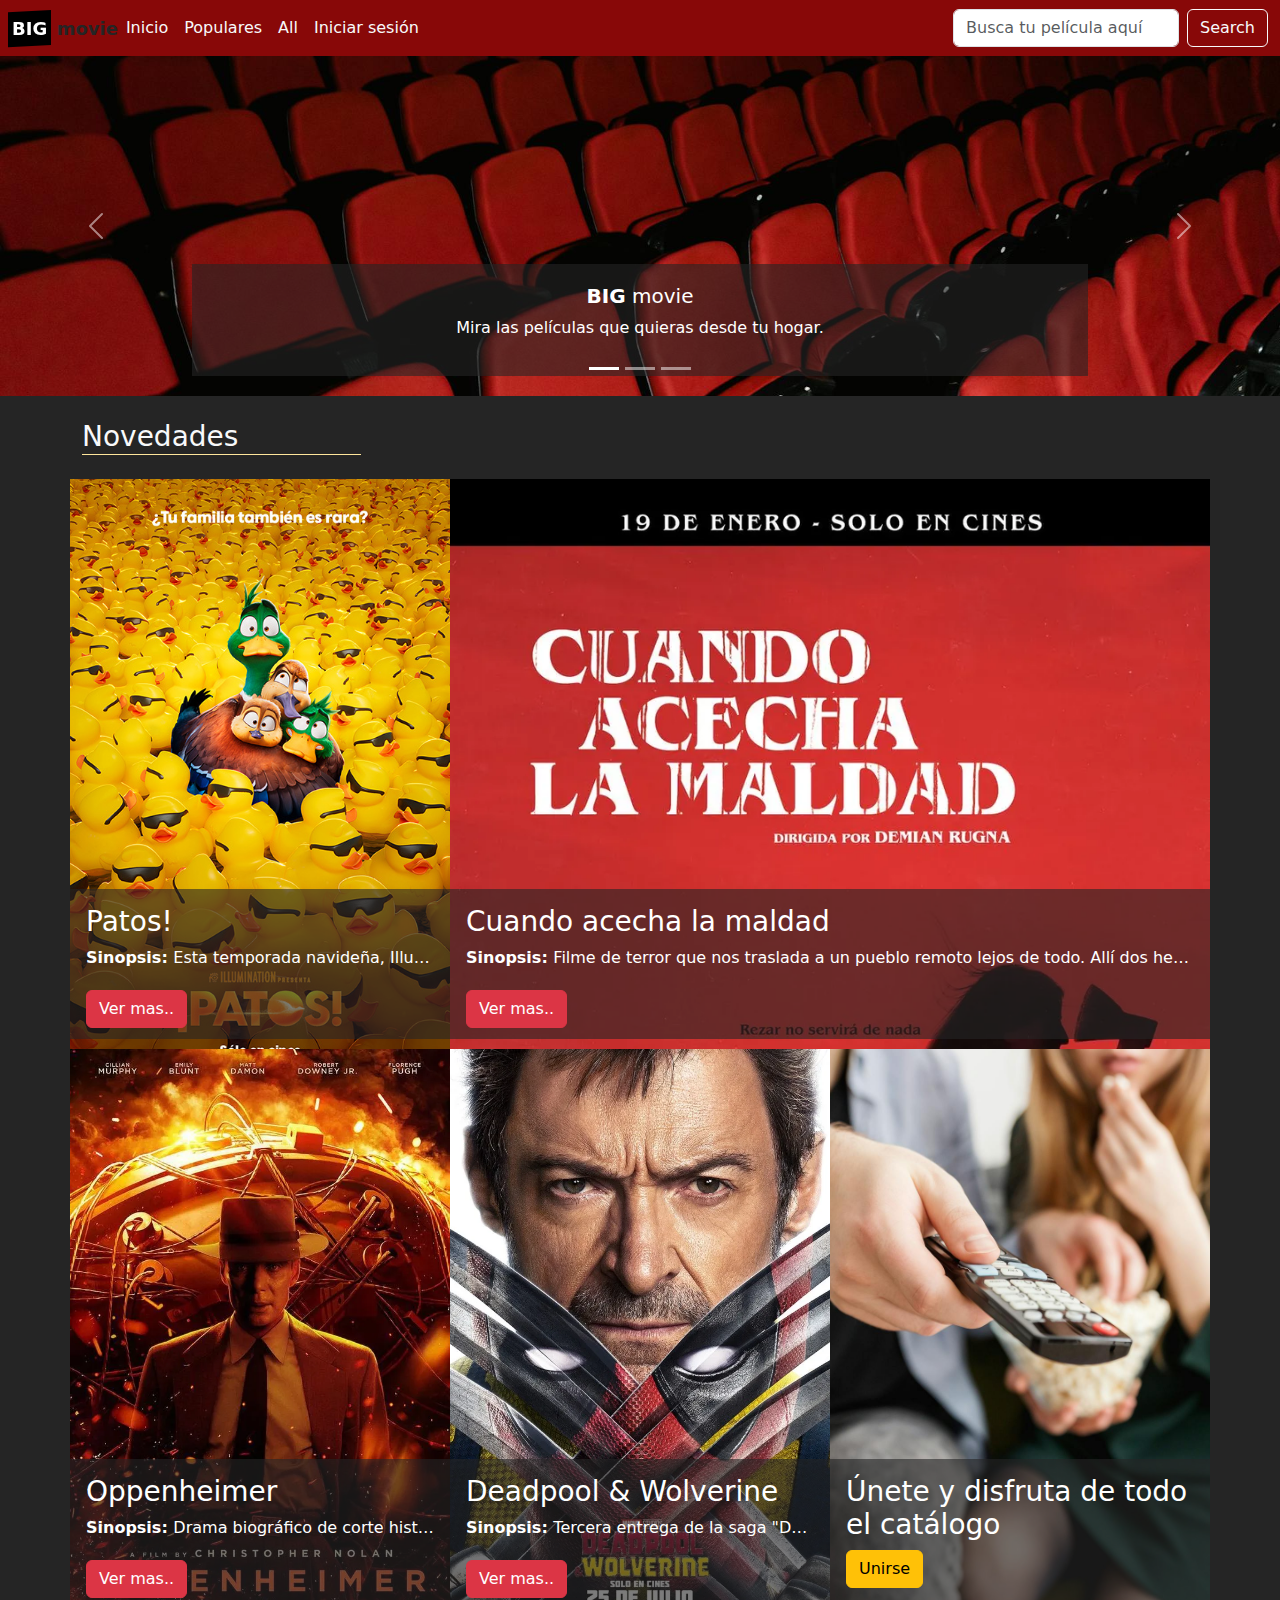
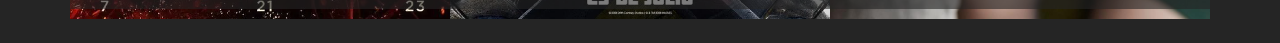
==== index.html @ 26dacff0 "Primera parte de la estructura para la pantalla de Inicio" ====
<!DOCTYPE html>
<html lang="en">
  <head>
    <meta charset="UTF-8" />
    <meta name="viewport" content="width=device-width, initial-scale=1.0" />
    <link rel="stylesheet" href="./assets/css/style.css" />
    <link
      href="https://cdn.jsdelivr.net/npm/bootstrap@5.3.3/dist/css/bootstrap.min.css"
      rel="stylesheet"
      integrity="sha384-QWTKZyjpPEjISv5WaRU9OFeRpok6YctnYmDr5pNlyT2bRjXh0JMhjY6hW+ALEwIH"
      crossorigin="anonymous"
    />
    <title>Document</title>
  </head>
  <body style="background-color: #252525">
    <main>
      <!-- Header  -->
      <header>
        <nav class="navbar navbar-expand-lg" style="background-color: #880808">
          <div class="container-fluid">
            <button
              class="navbar-toggler"
              type="button"
              data-bs-toggle="collapse"
              data-bs-target="#navbarTogglerDemo01"
              aria-controls="navbarTogglerDemo01"
              aria-expanded="false"
              aria-label="Toggle navigation"
            >
              <span class="navbar-toggler-icon"></span>
            </button>
            <div class="collapse navbar-collapse" id="navbarTogglerDemo01">
              <a href="/" class="text-light" style="text-decoration: none">
                <div class="logo">
                  <span>
                    <strong>big</strong>
                  </span>
                  movie
                </div>
              </a>
              <ul class="navbar-nav me-auto mb-2 mb-lg-0">
                <li class="nav-item">
                  <a
                    class="nav-link active text-light"
                    aria-current="page"
                    href="/"
                    >Inicio</a
                  >
                </li>
                <li class="nav-item">
                  <a
                    class="nav-link text-light"
                    href="./directorio/populares.html"
                    >Populares</a
                  >
                </li>
                <li class="nav-item">
                  <a class="nav-link text-light" href="./directorio/all.html"
                    >All</a
                  >
                </li>
                <li class="nav-item">
                  <a class="nav-link text-light" href="./directorio/login.html"
                    >Iniciar sesión</a
                  >
                </li>
              </ul>
              <form class="d-flex" role="search">
                <input
                  class="form-control me-2"
                  type="search"
                  placeholder="Busca tu película aquí"
                  aria-label="Search"
                />
                <button class="btn btn-outline-light" type="submit">
                  Search
                </button>
              </form>
            </div>
          </div>
        </nav>
      </header>
      <!-- Header  -->
      <!-- section Hero -->
      <section class="mb-4">
        <div id="carouselExampleCaptions" class="carousel slide">
          <div class="carousel-indicators">
            <button
              type="button"
              data-bs-target="#carouselExampleCaptions"
              data-bs-slide-to="0"
              class="active"
              aria-current="true"
              aria-label="Slide 1"
            ></button>
            <button
              type="button"
              data-bs-target="#carouselExampleCaptions"
              data-bs-slide-to="1"
              aria-label="Slide 2"
            ></button>
            <button
              type="button"
              data-bs-target="#carouselExampleCaptions"
              data-bs-slide-to="2"
              aria-label="Slide 3"
            ></button>
          </div>
          <div class="carousel-inner">
            <div class="carousel-item active">
              <img
                src="./assets/images/hero-main.jpg"
                class="d-block w-100 max-height-340"
                alt="Imagen ilustrativa de una sala de cine"
              />
              <div class="carousel-caption d-none d-md-block bg-hero-custom">
                <h5>
                  <strong>BIG</strong>
                  movie
                </h5>
                <p>Mira las películas que quieras desde tu hogar.</p>
              </div>
            </div>
            <div class="carousel-item">
              <img
                src="./assets/images/hero-clas.jpg"
                class="d-block w-100 img-fluid max-height-340"
                alt="Imagen ilustrativa de películas en formato VHS"
              />
              <div class="carousel-caption d-none d-md-block bg-hero-custom">
                <h5>Piezas de colección</h5>
                <p>
                  Tenemos un gran catálogo de películas, desde lo mas reciente
                  hasta clásicos del cine.
                </p>
              </div>
            </div>
            <div class="carousel-item">
              <img
                src="./assets/images/hero-store.jpg"
                class="d-block w-100 img-fluid max-height-340"
                alt="Imagen ilustrativa de un paquete de comida la cual se vende en salas de cine"
              />
              <div class="carousel-caption d-none d-md-block bg-hero-custom">
                <h5>No te pueden faltar!!</h5>
                <p>
                  Una película no es buena sin un buen aperitivo, no lo olvides.
                </p>
              </div>
            </div>
          </div>
          <button
            class="carousel-control-prev"
            type="button"
            data-bs-target="#carouselExampleCaptions"
            data-bs-slide="prev"
          >
            <span class="carousel-control-prev-icon" aria-hidden="true"></span>
            <span class="visually-hidden">Previous</span>
          </button>
          <button
            class="carousel-control-next"
            type="button"
            data-bs-target="#carouselExampleCaptions"
            data-bs-slide="next"
          >
            <span class="carousel-control-next-icon" aria-hidden="true"></span>
            <span class="visually-hidden">Next</span>
          </button>
        </div>
      </section>
      <div class="container mb-4" style="min-height: 720px">
        <h3 class="text-light mb-4 border-bottom border-warning-subtle w-25">
          Novedades
        </h3>
        <div class="row gap-0 h-75">
          <div class="col-12 col-md-6 col-lg-4 p-0 custom-max-h">
            <div
              class="overflow-hidden h-100 custom-max-h bg-dark position-relative"
            >
              <img
                class="custom-img"
                src="./assets/images/patos.jpg"
                alt="Poster de la pelicula cuando acecha la maldad"
                loading="lazy"
              />
              <div class="custom-box-text">
                <h3>Patos!</h3>
                <p class="overflow-text">
                  <strong> Sinopsis: </strong>
                  Esta temporada navideña, Illumination, el estudio creador de
                  las exitosas comedias Minions, Mi Villano Favorito, Sing y La
                  Vida Secreta De Tus Mascotas, te invita a volar hacia la
                  emoción de lo desconocido con unas divertidas y emplumadas
                  vacaciones familiares en esta nueva comedia original cargada
                  de acción y aventura: Patos.
                </p>
                <a href="/pelicula/id/n1" class="btn btn-danger">Ver mas..</a>
              </div>
            </div>
          </div>
          <div class="col-12 col-md-6 col-lg-8 p-0 custom-max-h">
            <div
              class="overflow-hidden h-100 custom-max-h bg-dark position-relative"
            >
              <img
                class="custom-img"
                src="./assets/images/poster-cuando-la-malad-acecha.webp"
                alt="Poster de la pelicula cuando acecha la maldad"
                loading="lazy"
              />
              <div class="custom-box-text">
                <h3>Cuando acecha la maldad</h3>
                <p class="overflow-text">
                  <strong> Sinopsis: </strong>
                  Filme de terror que nos traslada a un pueblo remoto lejos de
                  todo. Allí dos hermanos descubren a un hombre infectado por
                  fuerzas malignas que está a punto de dar a luz a un demonio.
                  Desesperados, advierten a los vecinos del pueblo sobre el
                  horror y los peligros que se están gestando. Aunque tratan de
                  evitar la entrada del Mal en su pacífico mundo, los hermanos
                  descubrirán la terrible verdad: es demasiado tarde. El demonio
                  ha nacido y está empezando a dejar su rastro inconfundible de
                  locura y maldad arrastrando a todo consigo.
                </p>
                <a href="/pelicula/id/n1" class="btn btn-danger">Ver mas..</a>
              </div>
            </div>
          </div>
        </div>
        <div class="row gap-0 h-25">
          <div class="col-12 col-lg-4 p-0 custom-max-h">
            <div
              class="overflow-hidden h-100 custom-max-h bg-dark position-relative"
            >
              <img
                class="custom-img"
                src="./assets/images/movie-3.webp"
                alt="Poster de la pelicula cuando acecha la maldad"
                loading="lazy"
              />
              <div class="custom-box-text">
                <h3>Oppenheimer</h3>
                <p class="overflow-text">
                  <strong> Sinopsis: </strong>
                  Drama biográfico de corte histórico basado en American
                  Prometheus, la biografía escrita por Kai Bird y Martin J.
                  Sherwin en torno a la figura del científico J. Robert
                  Oppenheimer y su rol en la creación y desarrollo de la bomba
                  atómica. 16 de julio de 1945, en el desierto de Nuevo México
                  se detona en secreto la primera bomba atómica. En tiempos de
                  guerra, el brillante físico estadounidense Julius Robert
                  Oppenheimer (Cillian Murphy), al frente del proyecto
                  Manhattan, lidera los ensayos nucleares para construir la
                  bomba atómica para su país
                </p>
                <a href="/pelicula/id/n1" class="btn btn-danger">Ver mas..</a>
              </div>
            </div>
          </div>
          <div class="col-12 col-lg-4 p-0 custom-max-h">
            <div
              class="overflow-hidden h-100 custom-max-h bg-dark position-relative"
            >
              <img
                class="custom-img"
                src="./assets/images/movie-4.webp"
                alt="Poster de la pelicula cuando acecha la maldad"
                loading="lazy"
              />
              <div class="custom-box-text">
                <h3>Deadpool & Wolverine</h3>
                <p class="overflow-text">
                  <strong> Sinopsis: </strong>
                  Tercera entrega de la saga "Deadpool", ahora integrada en el
                  Universo Cinematográfico de Marvel (MCU) pero manteniendo su
                  enfoque para adultos, con calificación R. En septiembre de
                  2022 se confirmó la aparición de Hugh Jackman como Lobezno,
                  por primera vez desde "Logan".
                </p>
                <a href="/pelicula/id/n1" class="btn btn-danger">Ver mas..</a>
              </div>
            </div>
          </div>
          <div class="col-12 col-lg-4 p-0 custom-max-h">
            <div
              class="overflow-hidden h-100 custom-max-h bg-danger position-relative"
            >
              <img
                class="custom-img"
                src="./assets/images/movie-5.jpg"
                alt="Poster de la pelicula cuando acecha la maldad"
                loading="lazy"
              />
              <div class="custom-box-text">
                <h3>Únete y disfruta de todo el catálogo</h3>
                <a href="./directorio/login.html" class="btn btn-warning"
                  >Unirse</a
                >
              </div>
            </div>
          </div>
        </div>
      </div>
      <!-- section Hero -->
    </main>
    <script
      src="https://cdn.jsdelivr.net/npm/bootstrap@5.3.3/dist/js/bootstrap.bundle.min.js"
      integrity="sha384-YvpcrYf0tY3lHB60NNkmXc5s9fDVZLESaAA55NDzOxhy9GkcIdslK1eN7N6jIeHz"
      crossorigin="anonymous"
    ></script>
  </body>
</html>
---- assets/css/style.css ----
:root {
  --bg-black: #252525;
  --color-white: #f5f5f5;
  --orange: #ffa500;
}

* {
  margin: 0;
  padding: 0;
  box-sizing: border-box;
  font-family: system-ui, -apple-system, BlinkMacSystemFont, "Segoe UI", Roboto,
    Oxygen, Ubuntu, Cantarell, "Open Sans", "Helvetica Neue", sans-serif;
}

a {
  text-decoration: none;
}

body {
  background-color: var(--bg-black);
  color: var(--color-white);
}

.container {
  width: 100%;

  min-height: 100vh;
}

.logo {
  color: var(--bg-black);
  font-size: 18px;
  font-weight: 600;
}

.logo > span {
  position: relative;
  display: inline-block;
  margin-right: 0.2rem;
}
.logo > span::before {
  content: "";
  background-color: black;
  position: absolute;
  top: -0.25rem;
  right: -0.25rem;
  bottom: -0.25rem;
  left: -0.25rem;

  transform: translate(0, 0) rotate(0) skew(0) skewY(-3deg) scaleX(1) scaleY(1);
}

.logo > span > strong {
  text-transform: uppercase;
  font-weight: bold;
  color: #fff;
  position: relative;
  z-index: 50;
}

/* Sizing */
.max-height-340 {
  min-height: 340px;
  max-height: 340px;
  object-fit: cover;
  object-position: center;
}

/* Custom box */
.bg-hero-custom {
  background-color: #25252599;
}

.custom-img {
  width: 100%;
  height: 570px;
  object-fit: cover;
  object-position: top;
}
.custom-box-text {
  background-color: #25252599;
  color: #fff;
  width: 100%;
  height: 150px;
  margin: 0 auto;
  position: absolute;
  z-index: 50;
  bottom: 10px;
  left: 0;
  padding: 1rem;
}
.overflow-text {
  white-space: nowrap;
  overflow: hidden;
  text-overflow: ellipsis;
  width: 100%;
  margin-bottom: 20px;
}
.custom-max-h {
  max-height: 570px;
}
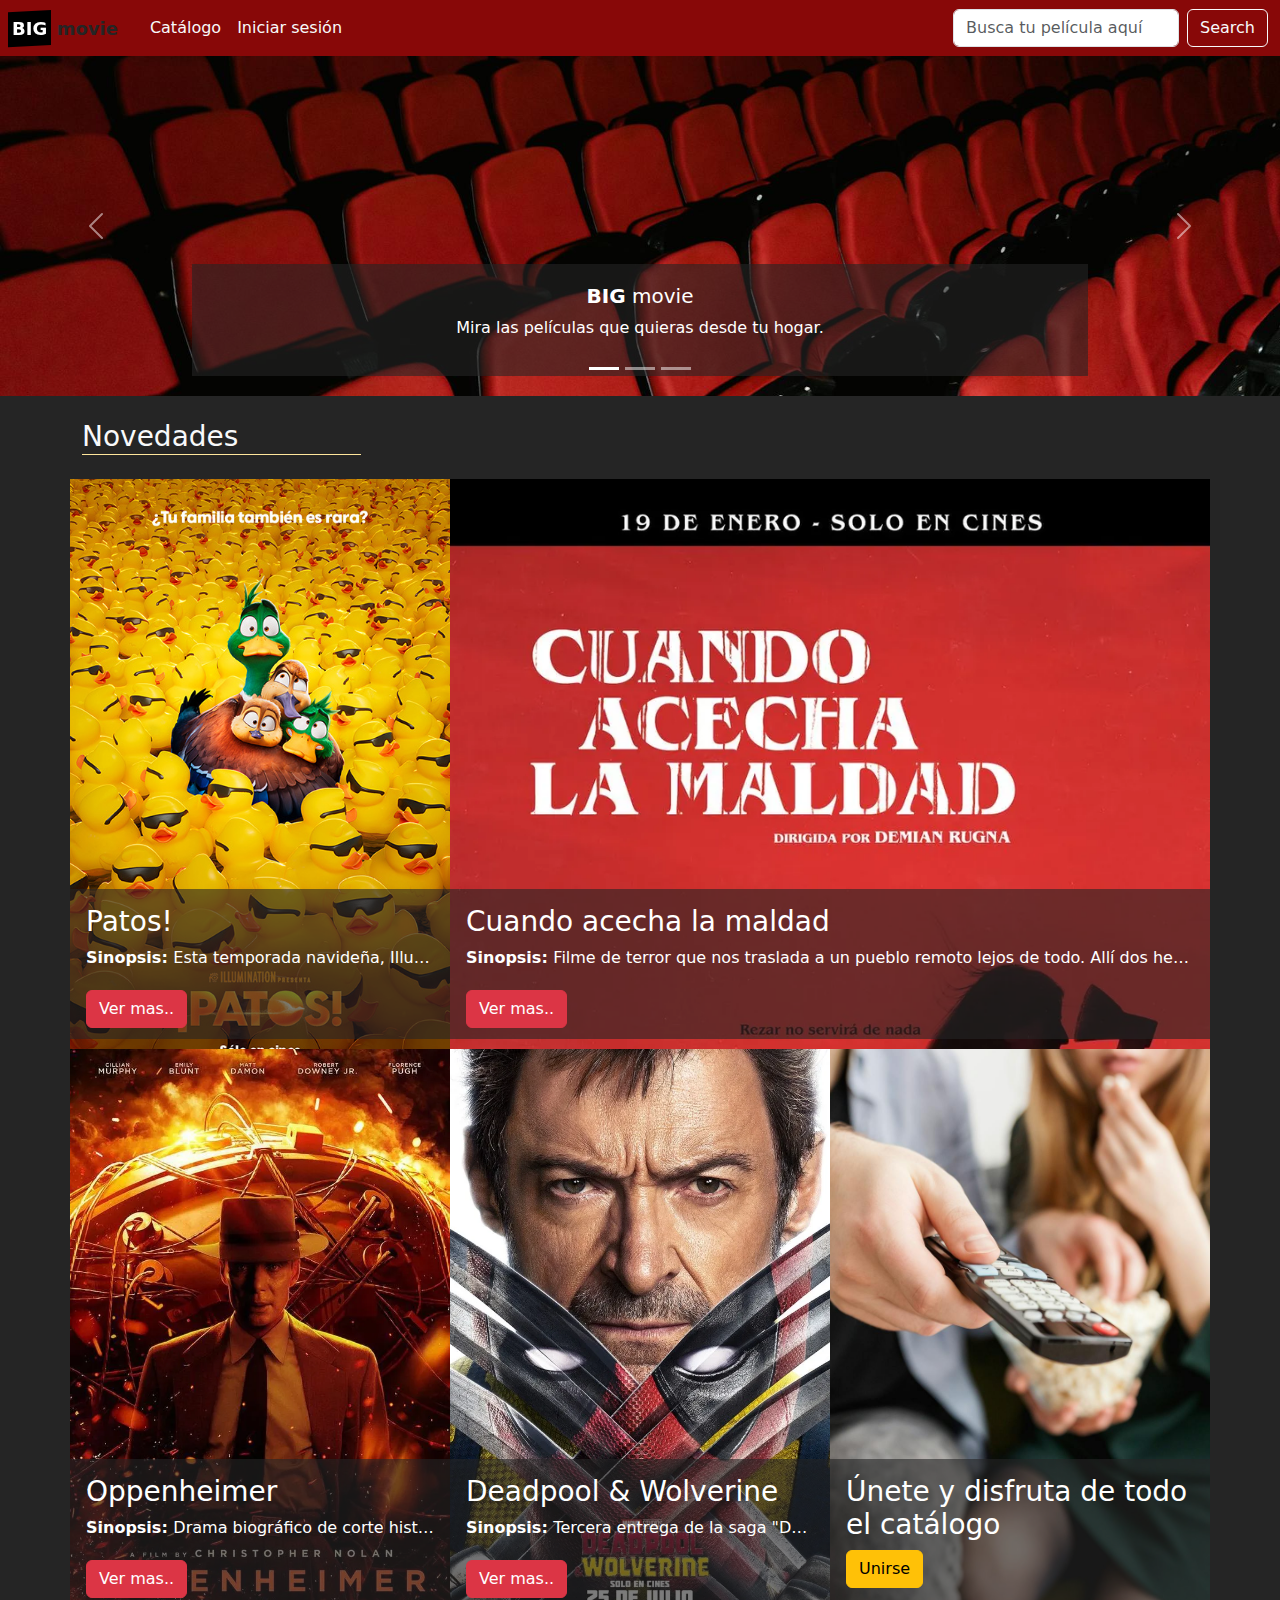
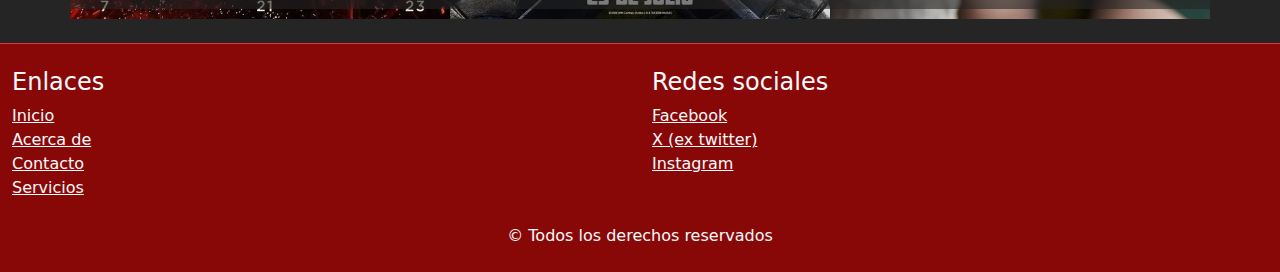
==== commit d0cf8ce1: "Agrega footer, navbar fix, cambios en rutas" ====
--- a/index.html
+++ b/index.html
@@ -17,7 +17,7 @@
       <!-- Header  -->
       <header>
         <nav class="navbar navbar-expand-lg" style="background-color: #880808">
-          <div class="container-fluid">
+          <div class="container-fluid gap-4">
             <button
               class="navbar-toggler"
               type="button"
@@ -29,7 +29,10 @@
             >
               <span class="navbar-toggler-icon"></span>
             </button>
-            <div class="collapse navbar-collapse" id="navbarTogglerDemo01">
+            <div
+              class="collapse navbar-collapse gap-4"
+              id="navbarTogglerDemo01"
+            >
               <a href="/" class="text-light" style="text-decoration: none">
                 <div class="logo">
                   <span>
@@ -41,22 +44,9 @@
               <ul class="navbar-nav me-auto mb-2 mb-lg-0">
                 <li class="nav-item">
                   <a
-                    class="nav-link active text-light"
-                    aria-current="page"
-                    href="/"
-                    >Inicio</a
-                  >
-                </li>
-                <li class="nav-item">
-                  <a
                     class="nav-link text-light"
-                    href="./directorio/populares.html"
-                    >Populares</a
-                  >
-                </li>
-                <li class="nav-item">
-                  <a class="nav-link text-light" href="./directorio/all.html"
-                    >All</a
+                    href="./directorio/catalogo.html"
+                    >Catálogo</a
                   >
                 </li>
                 <li class="nav-item">
@@ -195,7 +185,7 @@
                   vacaciones familiares en esta nueva comedia original cargada
                   de acción y aventura: Patos.
                 </p>
-                <a href="/pelicula/id/n1" class="btn btn-danger">Ver mas..</a>
+                <a href="./pelicula/id/details.html" class="btn btn-danger">Ver mas..</a>
               </div>
             </div>
           </div>
@@ -223,7 +213,7 @@
                   ha nacido y está empezando a dejar su rastro inconfundible de
                   locura y maldad arrastrando a todo consigo.
                 </p>
-                <a href="/pelicula/id/n1" class="btn btn-danger">Ver mas..</a>
+                <a href="./pelicula/id/details.html" class="btn btn-danger">Ver mas..</a>
               </div>
             </div>
           </div>
@@ -254,7 +244,7 @@
                   Manhattan, lidera los ensayos nucleares para construir la
                   bomba atómica para su país
                 </p>
-                <a href="/pelicula/id/n1" class="btn btn-danger">Ver mas..</a>
+                <a href="./pelicula/id/details.html" class="btn btn-danger">Ver mas..</a>
               </div>
             </div>
           </div>
@@ -278,7 +268,7 @@
                   2022 se confirmó la aparición de Hugh Jackman como Lobezno,
                   por primera vez desde "Logan".
                 </p>
-                <a href="/pelicula/id/n1" class="btn btn-danger">Ver mas..</a>
+                <a href="./pelicula/id/details.html" class="btn btn-danger">Ver mas..</a>
               </div>
             </div>
           </div>
@@ -303,6 +293,69 @@
         </div>
       </div>
       <!-- section Hero -->
+
+      <!-- Footer -->
+      <footer class="border-top border-danger py-4" style="background-color: #880808;">
+        <div class="row mx-0">
+          <div class="col-lg-6 text-light">
+            <h4>Enlaces</h4>
+            <ul class="navbar-nav me-auto mt-2 mb-2 mb-lg-0">
+                <li class="nav-item">
+                  <a
+                    class="text-light"
+                    href="/"
+                    >Inicio</a>
+                </li>
+                <li class="nav-item">
+                  <a
+                    class="text-light"
+                    href="#"
+                    >Acerca de</a>
+                </li>
+                <li class="nav-item">
+                  <a
+                    class="text-light"
+                    href="#"
+                    >Contacto</a>
+                </li>
+                <li class="nav-item">
+                  <a
+                    class="text-light"
+                    href="#"
+                    >Servicios</a>
+                </li>
+          </div>
+          <div class="col-lg-6 text-light">
+            <h4>Redes sociales</h4>
+            <ul class="navbar-nav me-auto mt-2 mb-2 mb-lg-0">
+                <li class="nav-item">
+                  <a
+                    class="text-light"
+                    href="#"
+                    >Facebook</a>
+                </li>
+                <li class="nav-item">
+                  <a
+                    class="text-light"
+                    href="#"
+                    >X (ex twitter)</a>
+                </li>
+                <li class="nav-item">
+                  <a
+                    class="text-light"
+                    href="#"
+                    >Instagram</a>
+                </li>
+
+          </div>
+        </div>
+        <div class="row mx-0 mt-4">
+          <div class="col text-center text-light">
+            © Todos los derechos reservados
+          </div>
+        </div>
+      </footer>
+      <!-- Footer -->
     </main>
     <script
       src="https://cdn.jsdelivr.net/npm/bootstrap@5.3.3/dist/js/bootstrap.bundle.min.js"
--- a/assets/css/style.css
+++ b/assets/css/style.css
@@ -99,3 +99,43 @@
 .custom-max-h {
   max-height: 570px;
 }
+.custom-h-screen {
+  min-height: 100vh;
+  background: var(--bg-black);
+}
+.custom-card {
+  width: 80%;
+  height: 420px;
+  background-color: var(--color-white);
+  border-radius: 1rem;
+
+  cursor: pointer;
+  transition: transform 0.4s ease;
+  overflow: hidden;
+}
+.custom-card > img {
+  width: 100%;
+  height: 100%;
+  object-fit: cover;
+  object-position: center;
+}
+.custom-card:hover {
+  transform: scale(1.1);
+}
+
+.background-grad {
+  background-image: linear-gradient(to bottom, #ffcc00, #ff6600);
+}
+
+@media screen and (min-width: 720px) {
+  .custom-card {
+    width: 300px;
+    height: 320px;
+  }
+}
+
+@media screen and (min-width: 1020px) {
+  .custom-card {
+    width: 200px;
+  }
+}
